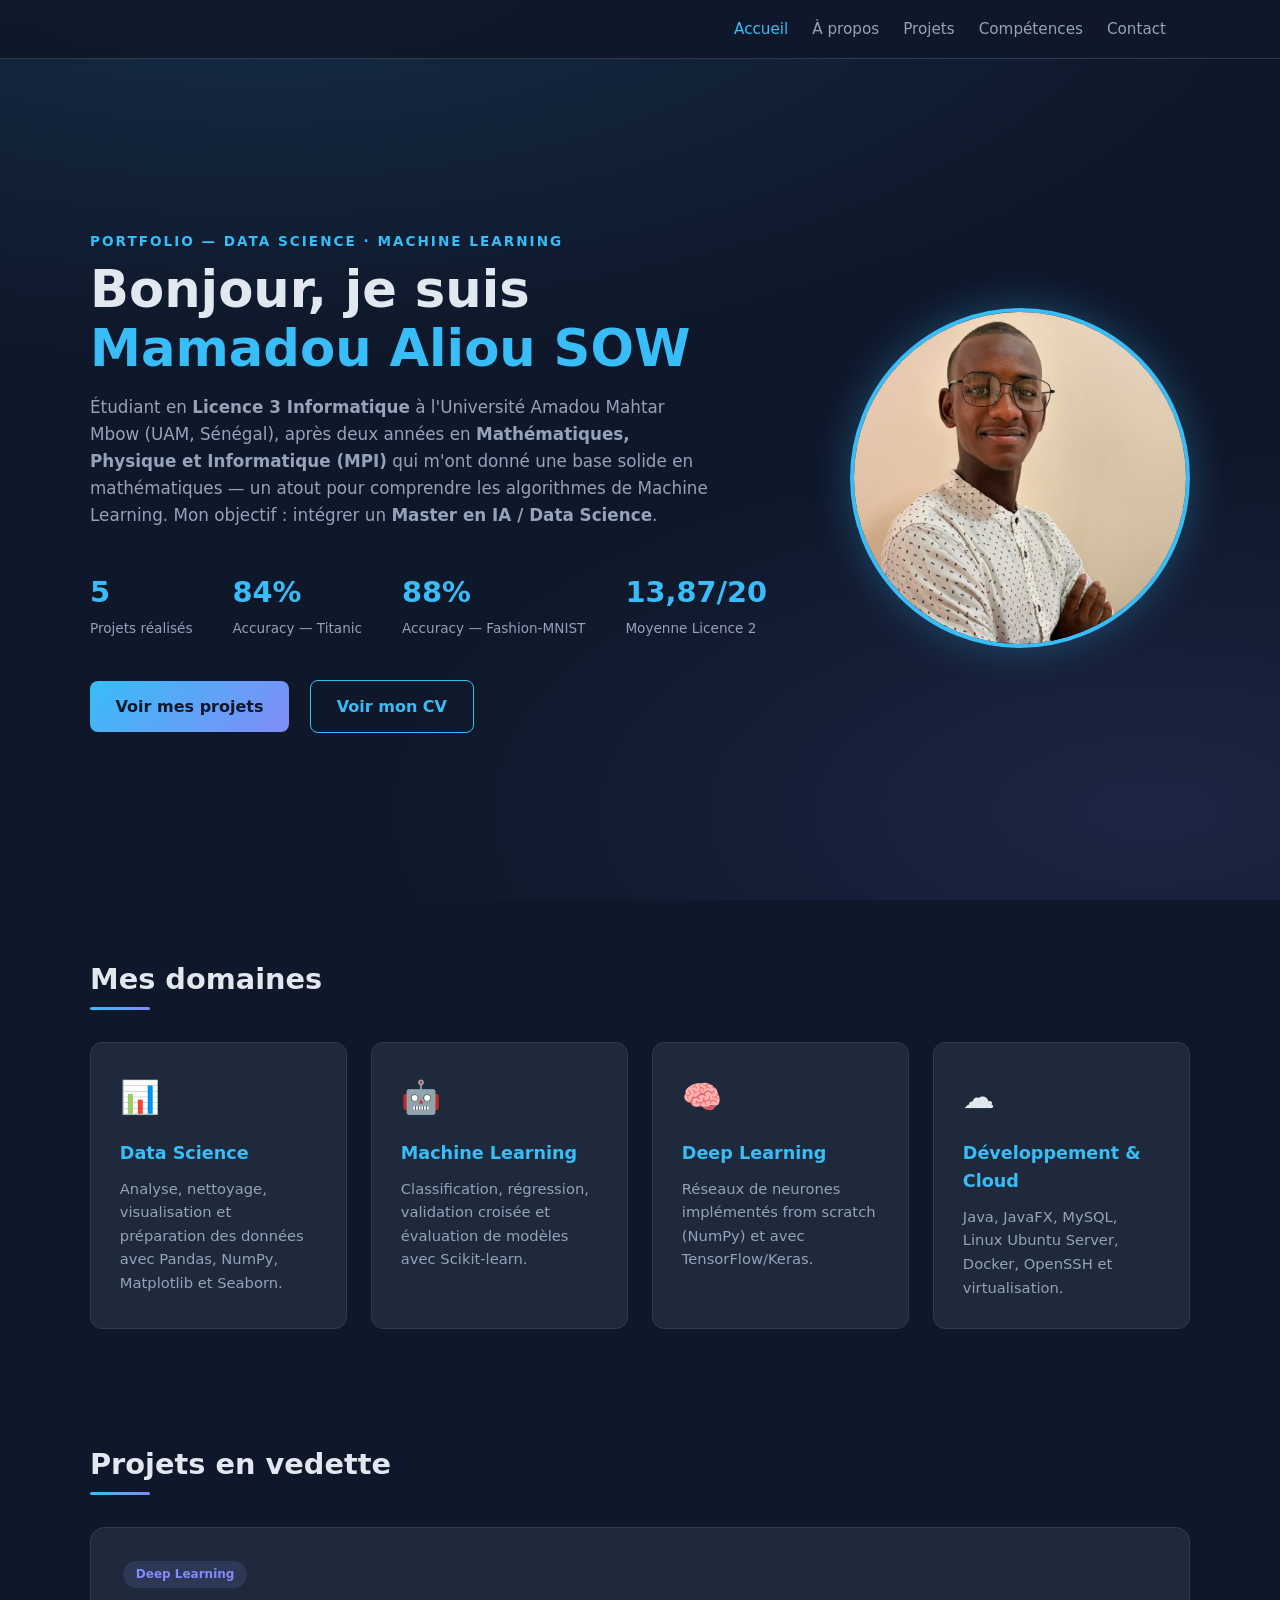
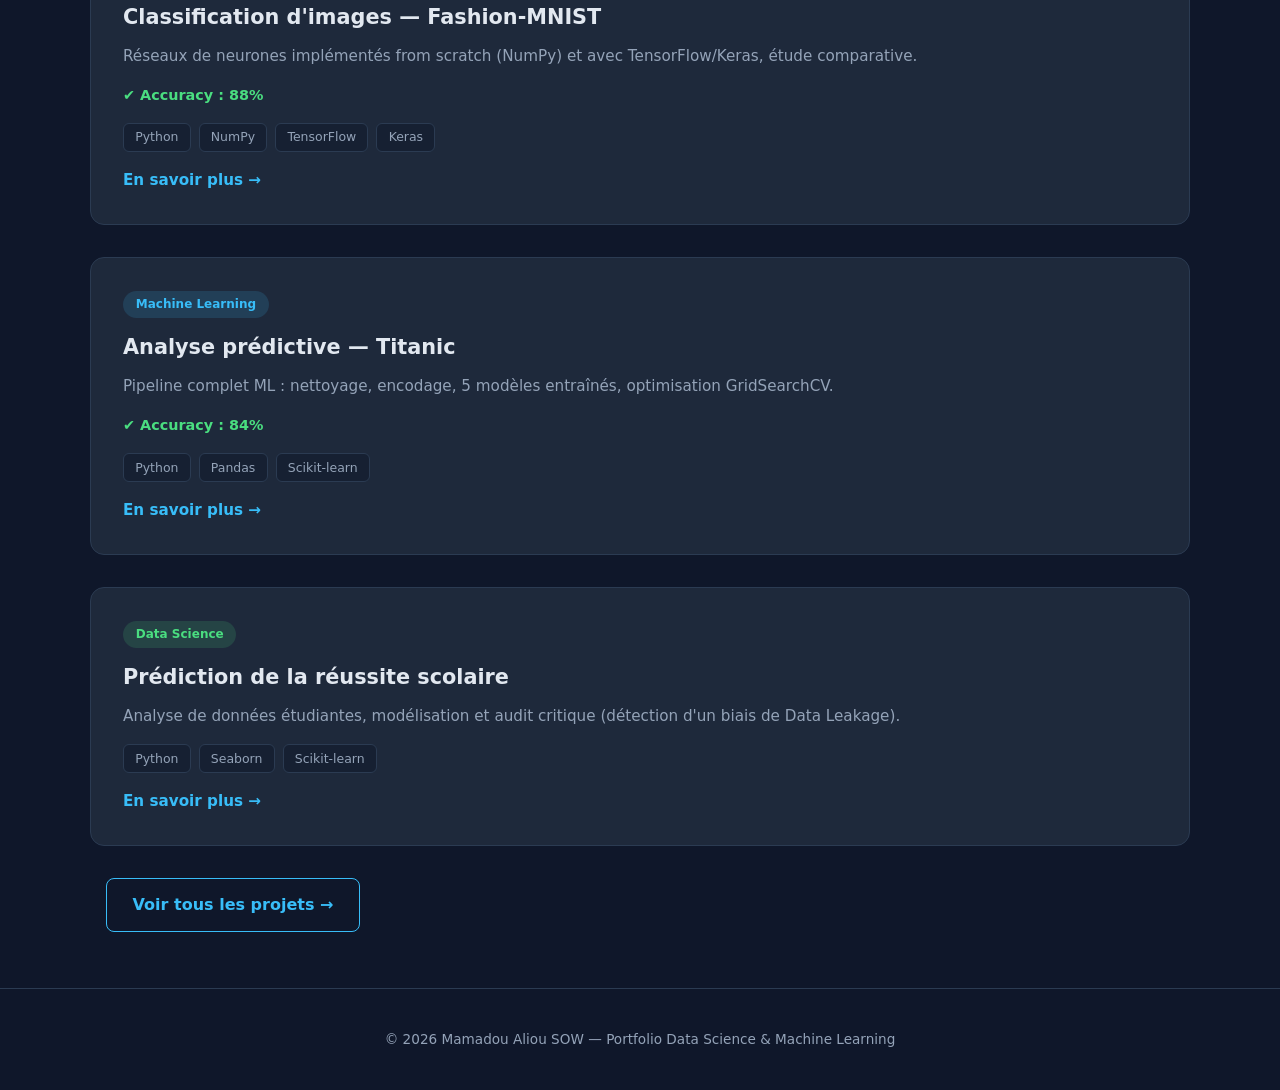
==== index.html @ 8566326d "Add files via upload Depot portfolio" ====
<!DOCTYPE html>
<html lang="fr">
<head>
<meta charset="UTF-8">
<meta name="viewport" content="width=device-width, initial-scale=1.0">
<title>Mamadou Aliou SOW — Data Science & Machine Learning</title>
<meta name="description" content="Étudiant en Licence 3 Informatique — Data Science, Machine Learning, Deep Learning. Portfolio.">
<link rel="stylesheet" href="style.css">
</head>
<body>

<nav>
  <div class="nav-inner">
    <a href="index.html" class="logo"></a>
    <button class="burger" id="burger">☰</button>
    <ul class="nav-links" id="navLinks">
      <li><a href="index.html">Accueil</a></li>
      <li><a href="apropos.html">À propos</a></li>
      <li><a href="projets.html">Projets</a></li>
      <li><a href="competences.html">Compétences</a></li>
      <li><a href="contact.html">Contact</a></li>
    </ul>
  </div>
</nav>

<header class="hero">
  <div class="hero-inner">
    <div class="hero-content">
      <div class="hero-tag">Portfolio — Data Science · Machine Learning</div>
      <h1>Bonjour, je suis <span>Mamadou Aliou SOW</span></h1>
      <p class="lead">
        Étudiant en <strong>Licence 3 Informatique</strong> à l'Université Amadou Mahtar Mbow (UAM, Sénégal),
        après deux années en <strong>Mathématiques, Physique et Informatique (MPI)</strong> qui m'ont donné
        une base solide en mathématiques — un atout pour comprendre les algorithmes de Machine Learning.
        Mon objectif : intégrer un <strong>Master en IA / Data Science</strong>.
      </p>
      <div class="stats">
        <div class="stat"><b>5</b><span>Projets réalisés</span></div>
        <div class="stat"><b>84%</b><span>Accuracy — Titanic</span></div>
        <div class="stat"><b>88%</b><span>Accuracy — Fashion-MNIST</span></div>
        <div class="stat"><b>13,87/20</b><span>Moyenne Licence 2</span></div>
      </div>
      <a href="projets.html" class="btn btn-primary">Voir mes projets</a>
      <a href="cv-mamadou-sow.pdf" class="btn btn-outline">Voir mon CV</a>
    </div>
    <div class="hero-photo">
      <img src="profil.jpeg" alt="Photo de Mamadou Aliou SOW">
    </div>
  </div>
</header>

<section>
  <div class="section-inner">
    <h2 class="section-title">Mes domaines</h2>
    <div class="grid-4">
      <div class="card">
        <div class="icon">📊</div>
        <h3>Data Science</h3>
        <p>Analyse, nettoyage, visualisation et préparation des données avec Pandas, NumPy, Matplotlib et Seaborn.</p>
      </div>
      <div class="card">
        <div class="icon">🤖</div>
        <h3>Machine Learning</h3>
        <p>Classification, régression, validation croisée et évaluation de modèles avec Scikit-learn.</p>
      </div>
      <div class="card">
        <div class="icon">🧠</div>
        <h3>Deep Learning</h3>
        <p>Réseaux de neurones implémentés from scratch (NumPy) et avec TensorFlow/Keras.</p>
      </div>
      <div class="card">
        <div class="icon">☁️</div>
        <h3>Développement & Cloud</h3>
        <p>Java, JavaFX, MySQL, Linux Ubuntu Server, Docker, OpenSSH et virtualisation.</p>
      </div>
    </div>
  </div>
</section>

<section>
  <div class="section-inner">
    <h2 class="section-title">Projets en vedette</h2>
    <div class="projects">
      <article class="project">
        <span class="badge badge-dl">Deep Learning</span>
        <h3>Classification d'images — Fashion-MNIST</h3>
        <p>Réseaux de neurones implémentés from scratch (NumPy) et avec TensorFlow/Keras, étude comparative.</p>
        <div class="result">✔ Accuracy : 88%</div>
        <div class="tags"><span class="tag">Python</span><span class="tag">NumPy</span><span class="tag">TensorFlow</span><span class="tag">Keras</span></div>
        <a href="projet-fashion.html" class="project-link">En savoir plus →</a>
      </article>
      <article class="project">
        <span class="badge badge-ml">Machine Learning</span>
        <h3>Analyse prédictive — Titanic</h3>
        <p>Pipeline complet ML : nettoyage, encodage, 5 modèles entraînés, optimisation GridSearchCV.</p>
        <div class="result">✔ Accuracy : 84%</div>
        <div class="tags"><span class="tag">Python</span><span class="tag">Pandas</span><span class="tag">Scikit-learn</span></div>
        <a href="projet-titanic.html" class="project-link">En savoir plus →</a>
      </article>
      <article class="project">
        <span class="badge badge-ds">Data Science</span>
        <h3>Prédiction de la réussite scolaire</h3>
        <p>Analyse de données étudiantes, modélisation et audit critique (détection d'un biais de Data Leakage).</p>
        <div class="tags"><span class="tag">Python</span><span class="tag">Seaborn</span><span class="tag">Scikit-learn</span></div>
        <a href="projet-reussite.html" class="project-link">En savoir plus →</a>
      </article>
    </div>
    <a href="projets.html" class="btn btn-outline" style="margin-top:2rem;">Voir tous les projets →</a>
  </div>
</section>

<footer>© 2026 Mamadou Aliou SOW — Portfolio Data Science & Machine Learning</footer>
<script src="script.js"></script>
</body>
</html>
---- style.css ----
:root {
  --bg: #0f172a;
  --bg-card: #1e293b;
  --bg-soft: #162032;
  --text: #e2e8f0;
  --text-muted: #94a3b8;
  --accent: #38bdf8;
  --accent-2: #818cf8;
  --success: #4ade80;
  --border: #2b3b52;
}
* { margin: 0; padding: 0; box-sizing: border-box; }
html { scroll-behavior: smooth; }
body {
  font-family: 'Segoe UI', system-ui, -apple-system, sans-serif;
  background: var(--bg); color: var(--text); line-height: 1.6;
}

/* ===== NAVBAR ===== */
nav {
  position: fixed; top: 0; width: 100%; z-index: 100;
  background: rgba(15, 23, 42, 0.88); backdrop-filter: blur(10px);
  border-bottom: 1px solid var(--border);
}
.nav-inner {
  max-width: 1100px; margin: 0 auto; padding: 1rem 1.5rem;
  display: flex; justify-content: space-between; align-items: center;
}
.logo { font-weight: 700; font-size: 1.1rem; color: var(--accent); text-decoration: none; }
.nav-links { display: flex; gap: 1.5rem; list-style: none; }
.nav-links a { color: var(--text-muted); text-decoration: none; font-size: 0.95rem; transition: color .2s; }
.nav-links a:hover, .nav-links a.active { color: var(--accent); }
.burger { display: none; background: none; border: none; color: var(--text); font-size: 1.5rem; cursor: pointer; }

/* ===== HERO ACCUEIL ===== */
.hero {
  min-height: 100vh; display: flex; align-items: center;
  background:
    radial-gradient(ellipse 80% 50% at 20% -10%, rgba(56, 189, 248, .15), transparent),
    radial-gradient(ellipse 60% 40% at 90% 90%, rgba(129, 140, 248, .12), transparent);
  padding: 7rem 1.5rem 3rem;
}
.hero-inner { max-width: 1100px; margin: 0 auto; display: flex; align-items: center; gap: 4rem; }
.hero-content { flex: 1; }
.hero-photo { flex-shrink: 0; text-align: center; }
.hero-photo img {
  width: 340px; height: 340px;          /* ← 280px devient 340px */
  border-radius: 50%; object-fit: cover;
  object-position: 50% 20%;
  border: 4px solid var(--accent);
  box-shadow: 0 0 40px rgba(56, 189, 248, .3);
}
.hero-tag { color: var(--accent); font-weight: 600; letter-spacing: 2px; text-transform: uppercase; font-size: 0.85rem; }
.hero h1 { font-size: clamp(2rem, 5vw, 3.2rem); margin: 0.5rem 0; line-height: 1.15; }
.hero h1 span { color: var(--accent); }
.hero p.lead { color: var(--text-muted); max-width: 620px; font-size: 1.05rem; margin: 1rem 0 2rem; }
.stats { display: flex; gap: 2.5rem; flex-wrap: wrap; margin: 2.5rem 0; }
.stat b { display: block; font-size: 1.8rem; color: var(--accent); }
.stat span { color: var(--text-muted); font-size: 0.85rem; }

/* ===== BOUTONS ===== */
.btn {
  display: inline-block; padding: 0.8rem 1.6rem; border-radius: 8px;
  text-decoration: none; font-weight: 600; transition: transform .2s, box-shadow .2s;
}
.btn-primary { background: linear-gradient(135deg, var(--accent), var(--accent-2)); color: #0f172a; }
.btn-outline { border: 1px solid var(--accent); color: var(--accent); margin-left: 1rem; }
.btn:hover { transform: translateY(-3px); box-shadow: 0 10px 25px rgba(56, 189, 248, .25); }

/* ===== PAGES INTERNES ===== */
.page-hero {
  padding: 8rem 1.5rem 3rem; text-align: center;
  background:
    radial-gradient(ellipse 70% 60% at 50% -20%, rgba(56, 189, 248, .12), transparent);
}
.page-hero h1 { font-size: 2.2rem; }
.page-hero p { color: var(--text-muted); max-width: 640px; margin: 0.5rem auto 0; }

/* ===== SECTIONS ===== */
section { padding: 3.5rem 1.5rem; }
.section-inner { max-width: 1100px; margin: 0 auto; }
.section-title { font-size: 1.8rem; margin-bottom: 2.5rem; position: relative; display: inline-block; }
.section-title::after {
  content: ""; position: absolute; bottom: -8px; left: 0;
  width: 60px; height: 3px; border-radius: 2px;
  background: linear-gradient(90deg, var(--accent), var(--accent-2));
}

/* ===== CARDS ===== */
.grid-4 { display: grid; grid-template-columns: repeat(auto-fit, minmax(230px, 1fr)); gap: 1.5rem; }
.card {
  background: var(--bg-card); border: 1px solid var(--border);
  border-radius: 12px; padding: 1.8rem; transition: transform .25s, border-color .25s;
}
.card:hover { transform: translateY(-6px); border-color: var(--accent); }
.card .icon { font-size: 2rem; margin-bottom: 1rem; }
.card h3 { color: var(--accent); margin-bottom: 0.6rem; font-size: 1.1rem; }
.card p { color: var(--text-muted); font-size: 0.92rem; }

/* ===== PROJETS ===== */
.projects { display: grid; gap: 2rem; }
.project {
  background: var(--bg-card); border: 1px solid var(--border);
  border-radius: 14px; padding: 2rem; transition: transform .25s, border-color .25s;
}
.project:hover { transform: translateY(-4px); border-color: var(--accent); }
.badge {
  display: inline-block; padding: 0.25rem 0.8rem; border-radius: 99px;
  font-size: 0.75rem; font-weight: 600; margin-bottom: 0.8rem;
}
.badge-ml { background: rgba(56, 189, 248, .15); color: var(--accent); }
.badge-dl { background: rgba(129, 140, 248, .15); color: var(--accent-2); }
.badge-ds { background: rgba(74, 222, 128, .15); color: var(--success); }
.badge-dev { background: rgba(244, 114, 182, .15); color: #f472b6; }
.project h3 { font-size: 1.3rem; margin-bottom: 0.6rem; }
.project-year { color: var(--text-muted); font-size: 0.85rem; font-weight: 400; }
.project p { color: var(--text-muted); font-size: 0.95rem; margin-bottom: 1rem; }
.project ul { color: var(--text-muted); font-size: 0.9rem; margin: 0 0 1rem 1.2rem; }
.result { color: var(--success); font-weight: 600; font-size: 0.9rem; margin-bottom: 1rem; }
.tags { display: flex; flex-wrap: wrap; gap: 0.5rem; }
.tag {
  background: var(--bg-soft); border: 1px solid var(--border);
  padding: 0.2rem 0.7rem; border-radius: 6px; font-size: 0.78rem; color: var(--text-muted);
}
.project-link { display: inline-block; margin-top: 1rem; color: var(--accent); text-decoration: none; font-weight: 600; font-size: 0.95rem; }
.project-link:hover { text-decoration: underline; }

/* ===== TIMELINE ===== */
.timeline { border-left: 2px solid var(--border); padding-left: 2rem; display: grid; gap: 2rem; max-width: 700px; }
.timeline-item { position: relative; }
.timeline-item::before {
  content: ""; position: absolute; left: calc(-2rem - 7px); top: 6px;
  width: 12px; height: 12px; border-radius: 50%;
  background: var(--accent); box-shadow: 0 0 10px rgba(56, 189, 248, .5);
}
.timeline-item .date { color: var(--accent); font-weight: 600; font-size: 0.9rem; }
.timeline-item h3 { margin: 0.3rem 0; }
.timeline-item p { color: var(--text-muted); font-size: 0.92rem; }
.note { color: var(--success); font-weight: 600; }

/* ===== COMPÉTENCES ===== */
.skills { display: grid; grid-template-columns: repeat(auto-fit, minmax(300px, 1fr)); gap: 2.5rem 3rem; }
.skill h4 { color: var(--accent); margin-bottom: 1.5rem; font-size: 1.05rem; }
.bar-label { display: flex; justify-content: space-between; font-size: 0.88rem; margin-bottom: 0.35rem; }
.bar-label span:last-child { color: var(--text-muted); }
.bar { background: var(--bg-soft); border: 1px solid var(--border); border-radius: 99px; height: 8px; margin-bottom: 1.1rem; overflow: hidden; }
.bar-fill { height: 100%; border-radius: 99px; background: linear-gradient(90deg, var(--accent), var(--accent-2)); }

/* ===== CONTACT / CV ===== */
.contact-grid { display: grid; grid-template-columns: repeat(auto-fit, minmax(250px, 1fr)); gap: 1.5rem; }
.contact-card {
  background: var(--bg-card); border: 1px solid var(--border); border-radius: 12px;
  padding: 1.5rem; text-decoration: none; color: var(--text); transition: border-color .2s, transform .2s;
  text-align: center;
}
.contact-card:hover { border-color: var(--accent); transform: translateY(-4px); }
.contact-card .label { color: var(--text-muted); font-size: 0.8rem; text-transform: uppercase; letter-spacing: 1px; }
.contact-card .value { color: var(--accent); font-weight: 600; margin-top: 0.3rem; word-break: break-all; }
.contact-card .icon { font-size: 1.8rem; margin-bottom: 0.5rem; }

.cv-frame {
  background: var(--bg-card); border: 1px solid var(--border);
  border-radius: 12px; overflow: hidden; margin-top: 2rem;
}
.cv-frame iframe { width: 100%; height: 650px; border: none; display: block; }

.about-text { max-width: 750px; color: var(--text-muted); font-size: 1.02rem; }
.about-text strong { color: var(--text); }
.about-text p { margin-bottom: 1.2rem; }

footer {
  text-align: center; padding: 2.5rem 1rem; border-top: 1px solid var(--border);
  color: var(--text-muted); font-size: 0.85rem;
}

/* ===== RESPONSIVE ===== */
@media (max-width: 768px) {
  .burger { display: block; }
  .nav-links {
    display: none; position: absolute; top: 100%; left: 0; width: 100%;
    background: var(--bg); flex-direction: column; padding: 1rem 1.5rem; gap: 1rem;
    border-bottom: 1px solid var(--border);
  }
  .nav-links.open { display: flex; }
  .hero-inner { flex-direction: column-reverse; gap: 2rem; }
  .hero-photo img { width: 260px; height: 260px; } 
  .btn-outline { margin-left: 0; margin-top: 1rem; }
  .stats { gap: 1.5rem; }
  .project { padding: 1.5rem; }
}


/* ===== PAGES PROJET DÉTAILLÉES ===== */
.detail-badges { margin: 1rem 0; }

table {
  width: 100%; border-collapse: collapse; margin: 1.5rem 0;
  background: var(--bg-card); border-radius: 8px; overflow: hidden;
}
th, td { padding: 0.8rem 1rem; text-align: left; font-size: 0.92rem; }
th { background: var(--bg-soft); color: var(--accent); font-weight: 600; }
td { color: var(--text-muted); border-top: 1px solid var(--border); }

.archi {
  background: var(--bg-card); border: 1px dashed var(--accent);
  border-radius: 8px; padding: 1rem 1.5rem; margin: 1.5rem 0;
  font-family: 'Consolas', monospace; color: var(--accent);
  text-align: center; font-size: 1.05rem;
}

h3.sub { color: var(--accent); font-size: 1.25rem; margin: 2.5rem 0 1rem; }

.checklist { list-style: none; margin: 1rem 0; }
.checklist li { margin-bottom: 0.7rem; color: var(--text-muted); font-size: 0.95rem; }
.checklist li::before { content: "▸ "; color: var(--accent); font-weight: 700; }

.callout {
  background: rgba(244, 114, 182, .08); border-left: 3px solid #f472b6;
  padding: 1rem 1.5rem; border-radius: 0 8px 8px 0; margin: 1.5rem 0;
  color: var(--text-muted); font-size: 0.95rem;
}
.callout strong { color: #f472b6; }
.callout-success {
  background: rgba(74, 222, 128, .08); border-left: 3px solid var(--success);
}
.callout-success strong { color: var(--success); }

.figures { display: grid; grid-template-columns: repeat(auto-fit, minmax(280px, 1fr)); gap: 1.5rem; margin: 1.5rem 0; }
.figures figure { text-align: center; }
.figures img { width: 100%; border-radius: 10px; border: 1px solid var(--border); background: #fff; }
.figures figcaption { color: var(--text-muted); font-size: 0.82rem; margin-top: 0.5rem; }

.prev-next { display: flex; justify-content: space-between; gap: 1rem; margin-top: 3rem; flex-wrap: wrap; }
.prev-next a {
  color: var(--text); text-decoration: none; padding: 1rem 1.5rem; flex: 1;
  background: var(--bg-card); border: 1px solid var(--border);
  border-radius: 10px; transition: border-color .2s; min-width: 200px;
}
.prev-next a:hover { border-color: var(--accent); }
.prev-next a span { display: block; font-size: 0.78rem; color: var(--accent); margin-bottom: 0.3rem; }

.context-note { color: var(--text-muted); font-size: 0.85rem; font-style: italic; }
.figures figure img { max-width: 750px; margin: 0 auto; display: block; }
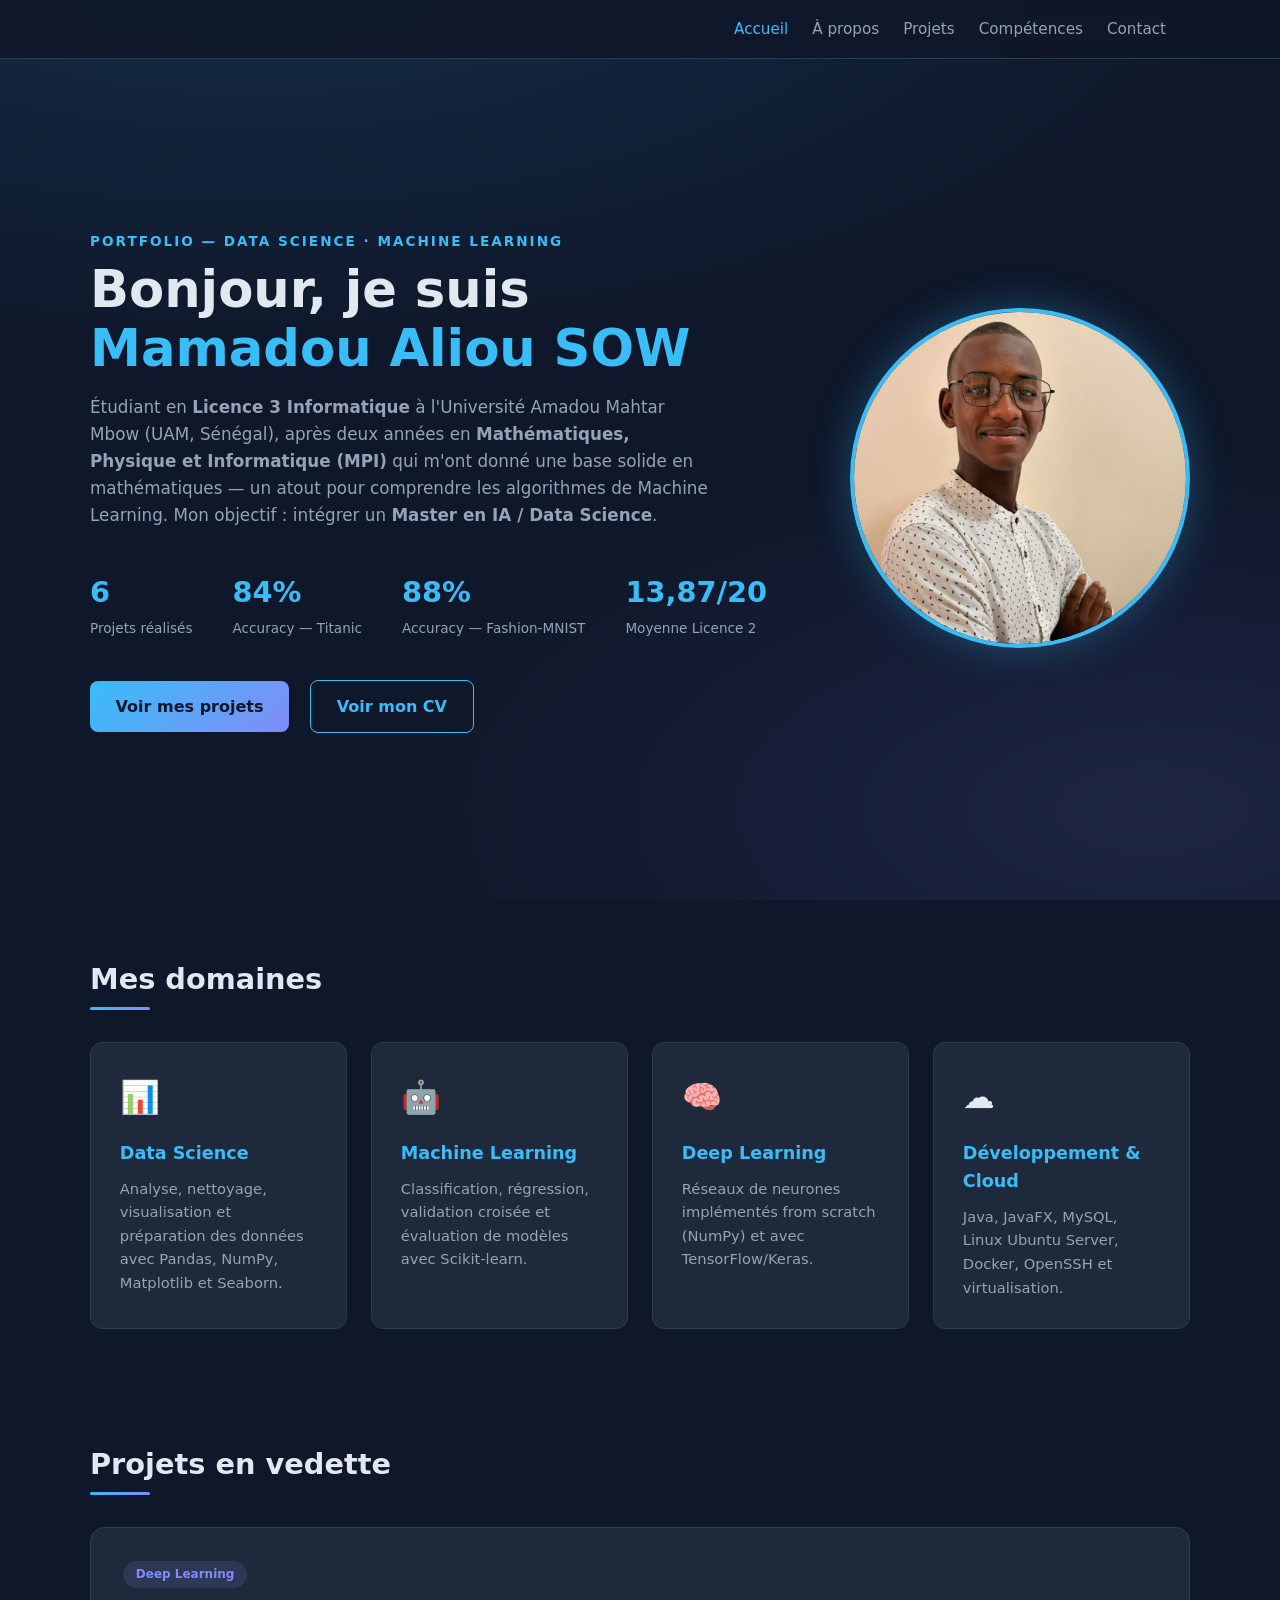
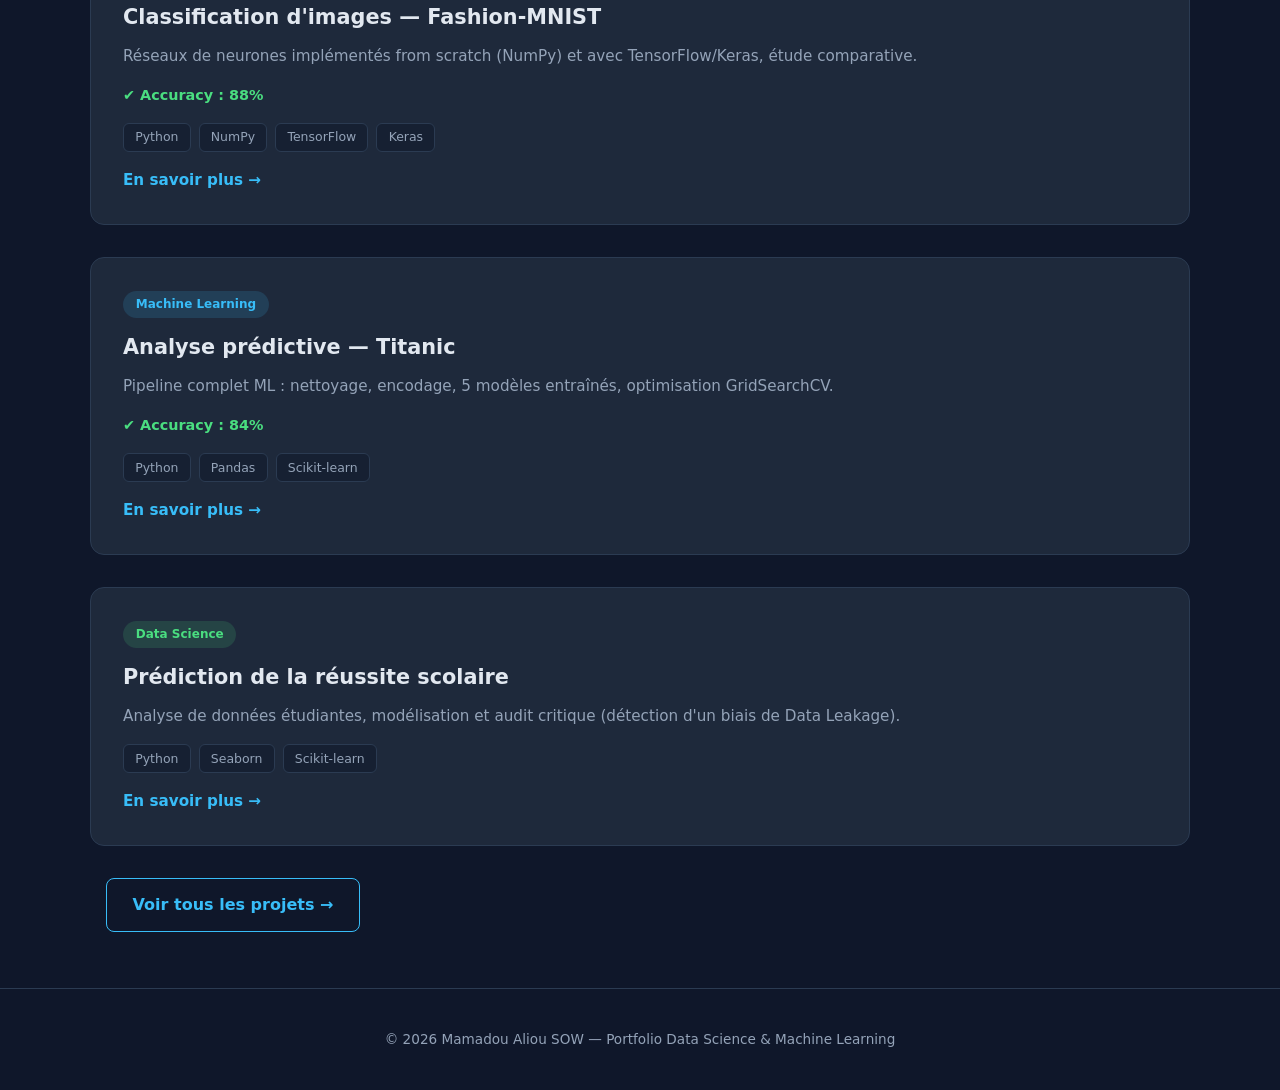
==== commit da843fc0: "Update project statistics and details in index.htmlMOD Updated project statistics and added new proj" ====
--- a/index.html
+++ b/index.html
@@ -35,7 +35,7 @@
         Mon objectif : intégrer un <strong>Master en IA / Data Science</strong>.
       </p>
       <div class="stats">
-        <div class="stat"><b>5</b><span>Projets réalisés</span></div>
+        <div class="stat"><b>6</b><span>Projets réalisés</span></div>
         <div class="stat"><b>84%</b><span>Accuracy — Titanic</span></div>
         <div class="stat"><b>88%</b><span>Accuracy — Fashion-MNIST</span></div>
         <div class="stat"><b>13,87/20</b><span>Moyenne Licence 2</span></div>
@@ -112,4 +112,4 @@
 <footer>© 2026 Mamadou Aliou SOW — Portfolio Data Science & Machine Learning</footer>
 <script src="script.js"></script>
 </body>
-</html>+</html>
--- a/style.css
+++ b/style.css
@@ -240,4 +240,5 @@
 .prev-next a span { display: block; font-size: 0.78rem; color: var(--accent); margin-bottom: 0.3rem; }
 
 .context-note { color: var(--text-muted); font-size: 0.85rem; font-style: italic; }
-.figures figure img { max-width: 750px; margin: 0 auto; display: block; }+.figures figure img { max-width: 750px; margin: 0 auto; display: block; }
+.badge-ro { background: rgba(251, 146, 60, .15); color: #fb923c; }
